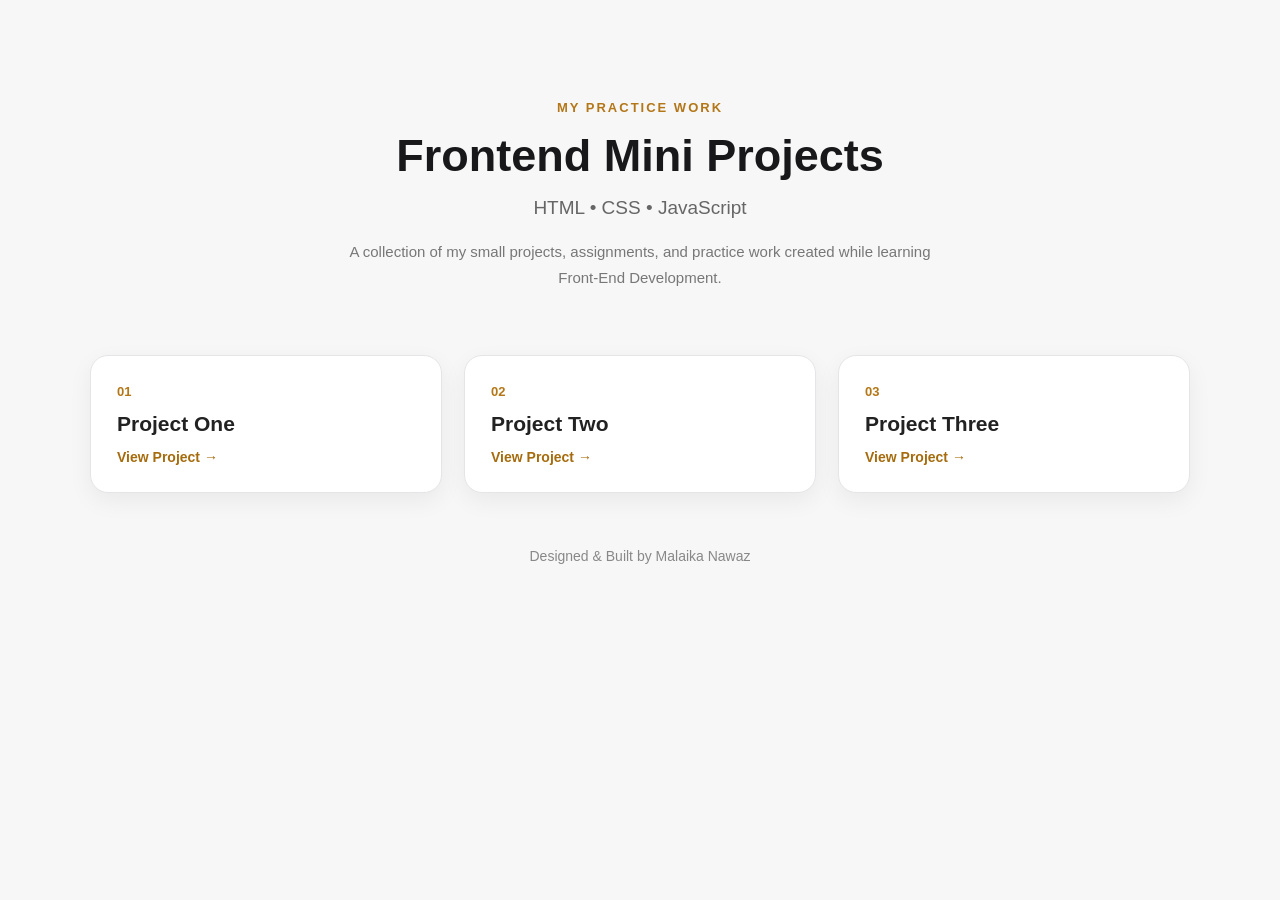
==== index.html @ f4f4287d "Fix weathercards submodule" ====
<!DOCTYPE html>
<html lang="en">
<head>

    <meta charset="UTF-8">
    <meta name="viewport" content="width=device-width, initial-scale=1.0">

    <title>Frontend Mini Projects | Malaika Nawaz</title>

    <style>

        * {
            margin: 0;
            padding: 0;
            box-sizing: border-box;
        }

        body {
            font-family: Arial, sans-serif;
            background: #f7f7f8;
            color: #222;
            padding: 40px;
        }

        .container {
            max-width: 1100px;
            margin: auto;
        }

        /* HEADER */

        header {
            text-align: center;
            padding: 60px 20px 45px;
        }

        header p {
            color: #b47718;
            letter-spacing: 2px;
            font-size: 13px;
            font-weight: bold;
        }

        header h1 {
            font-size: 45px;
            margin: 15px 0;
            color: #18181b;
        }

        header h2 {
            color: #666;
            font-size: 19px;
            font-weight: normal;
        }

        .intro {
            max-width: 620px;
            margin: 20px auto;
            color: #777;
            line-height: 1.7;
            font-size: 15px;
        }


        /* PROJECTS */

        .projects {
            display: grid;
            grid-template-columns: repeat(3, 1fr);
            gap: 22px;
        }

        .project-card {
            background: #ffffff;
            border: 1px solid #e5e5e7;
            border-radius: 18px;
            padding: 26px;

            box-shadow: 0 8px 25px rgba(0, 0, 0, 0.06);

            transition: 0.3s;
        }

        .project-card:hover {
            transform: translateY(-6px);

            border-color: #d5a14a;

            box-shadow: 0 15px 35px rgba(0, 0, 0, 0.10);
        }


        .number {
            color: #b47718;
            font-size: 13px;
            font-weight: bold;
        }

        .project-card h3 {
            font-size: 21px;
            margin: 12px 0;
            color: #222;
        }

        .project-card p {
            color: #777;
            line-height: 1.6;
            font-size: 14px;
            margin-bottom: 20px;
        }

        .project-card a {
            color: #a66b0d;
            text-decoration: none;
            font-weight: bold;
            font-size: 14px;
        }

        .project-card a:hover {
            text-decoration: underline;
        }


        /* FOOTER */

        footer {
            text-align: center;
            color: #888;
            padding: 55px 0 20px;
            font-size: 14px;
        }


        /* TABLET */

        @media (max-width: 800px) {

            body {
                padding: 25px;
            }

            .projects {
                grid-template-columns: repeat(2, 1fr);
            }

        }


        /* MOBILE */

        @media (max-width: 550px) {

            body {
                padding: 15px;
            }

            header {
                padding: 45px 10px 35px;
            }

            header h1 {
                font-size: 32px;
            }

            header h2 {
                font-size: 17px;
            }

            .projects {
                grid-template-columns: 1fr;
            }

        }

    </style>

</head>


<body>

    <div class="container">


        <header>

            <p>MY PRACTICE WORK</p>

            <h1>Frontend Mini Projects</h1>

            <h2>HTML • CSS • JavaScript</h2>

            <div class="intro">

                A collection of my small projects, assignments,
                and practice work created while learning
                Front-End Development.

            </div>

        </header>


        <section class="projects">


            <div class="project-card">

                <span class="number">01</span>

                <h3>Project One</h3>

              

                <a href="./taskflow-todo-list/index.html">
                    View Project →
                </a>

            </div>


            <div class="project-card">

                <span class="number">02</span>

                <h3>Project Two</h3>

             

                <a href="./weathercards/index.html">
                    View Project →
                </a>

            </div>


            <div class="project-card">

                <span class="number">03</span>

                <h3>Project Three</h3>

             

                <a href="#">
                    View Project →
                </a>

            </div>


       




        </section>


        <footer>

            <p>
                Designed & Built by Malaika Nawaz
            </p>

        </footer>


    </div>

</body>
</html>
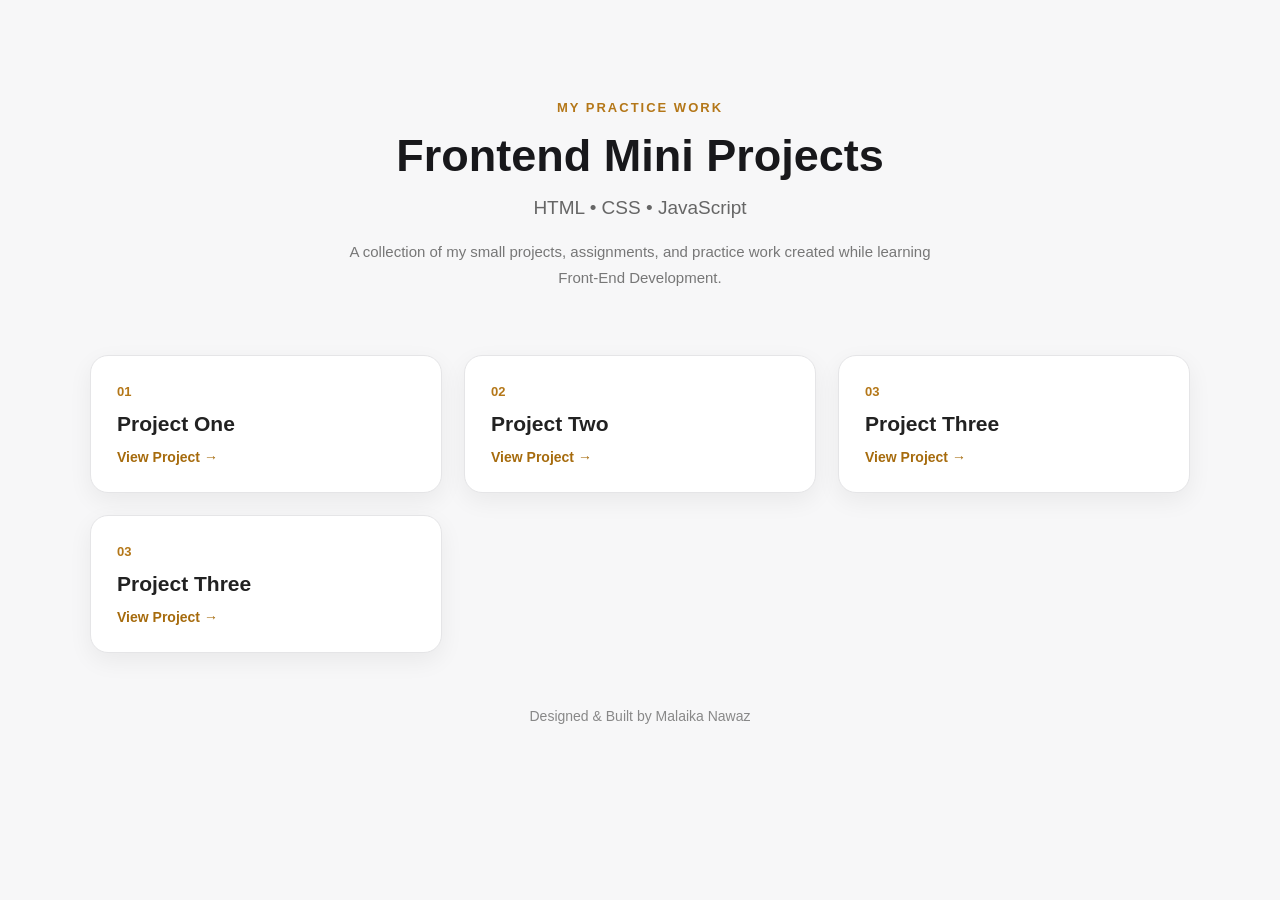
==== commit 55528d2a: "update-quiz-app" ====
--- a/index.html
+++ b/index.html
@@ -242,12 +242,26 @@
 
              
 
-                <a href="#">
-                    View Project →
-                </a>
-
-            </div>
-
+                <a href="expense-tracker/index.html">
+                    View Project →
+                </a>
+
+            </div>
+
+   
+            <div class="project-card">
+
+                <span class="number">03</span>
+
+                <h3>Project Three</h3>
+
+             
+
+                <a href="Quiz-app/index.html">
+                    View Project →
+                </a>
+
+            </div>
 
        
 
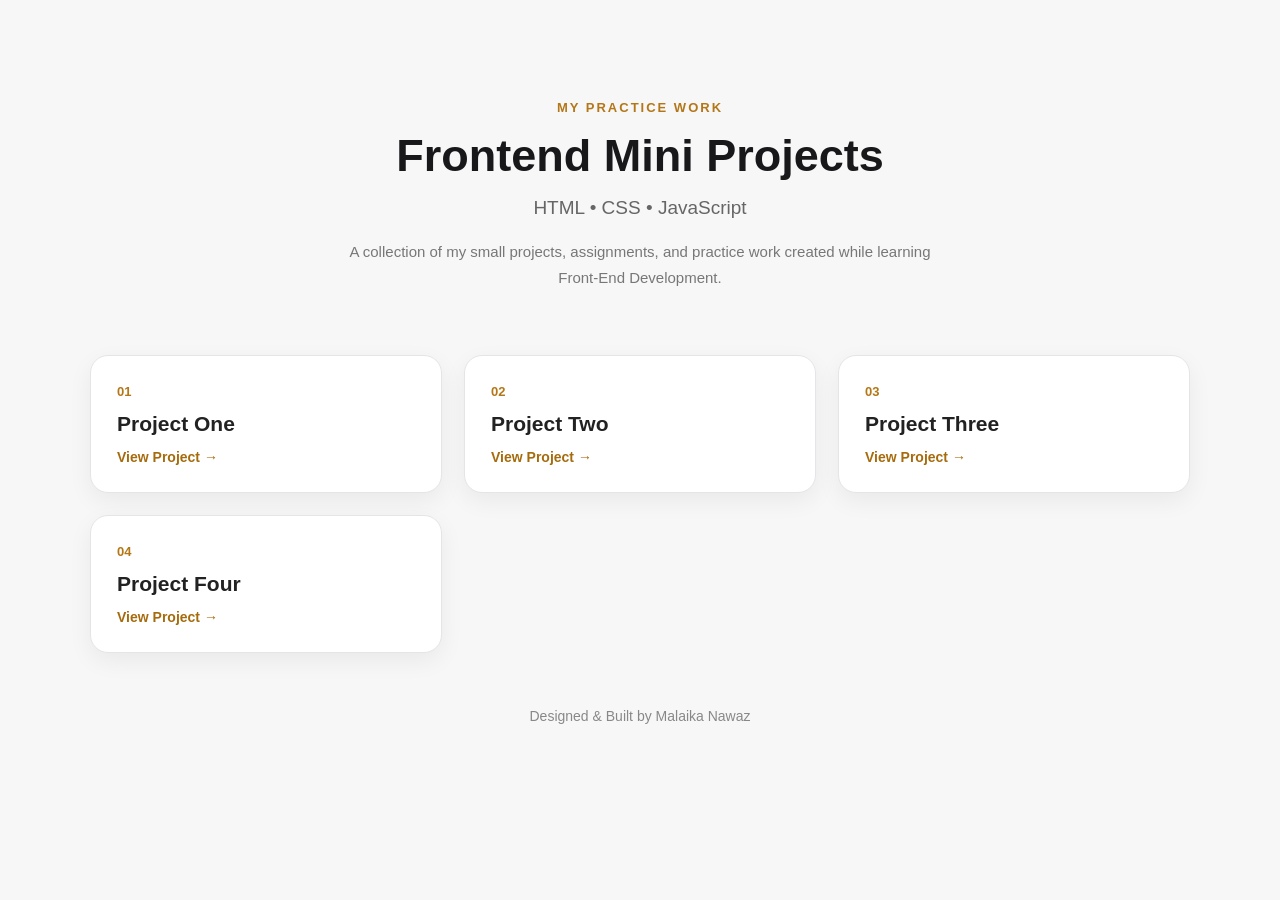
==== commit 0265189a: "quiz-app" ====
--- a/index.html
+++ b/index.html
@@ -251,9 +251,9 @@
    
             <div class="project-card">
 
-                <span class="number">03</span>
-
-                <h3>Project Three</h3>
+                <span class="number">04</span>
+
+                <h3>Project Four</h3>
 
              
 
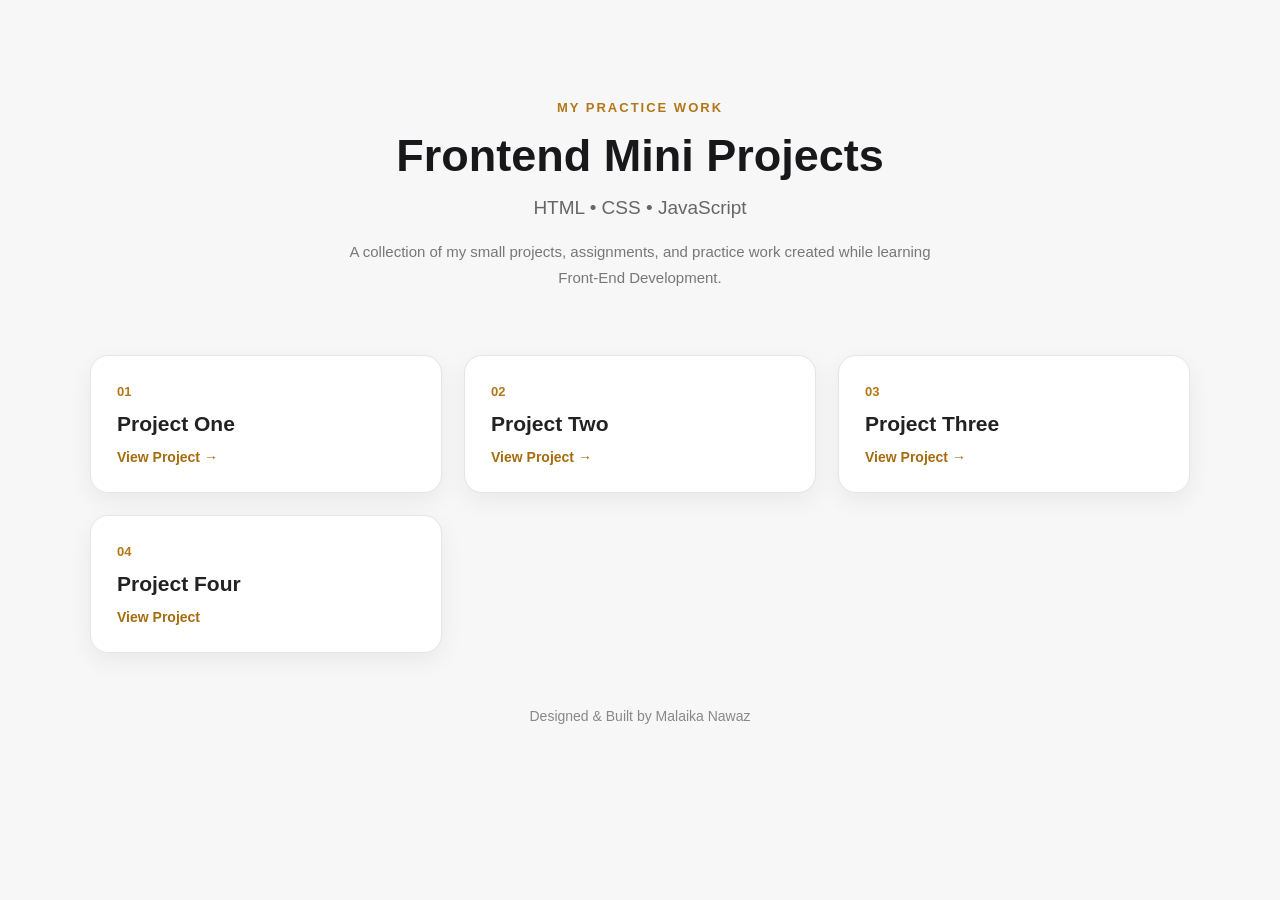
==== commit d3e7be61: "update-quiz-app" ====
--- a/index.html
+++ b/index.html
@@ -257,9 +257,7 @@
 
              
 
-                <a href="Quiz-app/index.html">
-                    View Project →
-                </a>
+                <a href="Quiz-app/index.html"> View Project </a>
 
             </div>
 
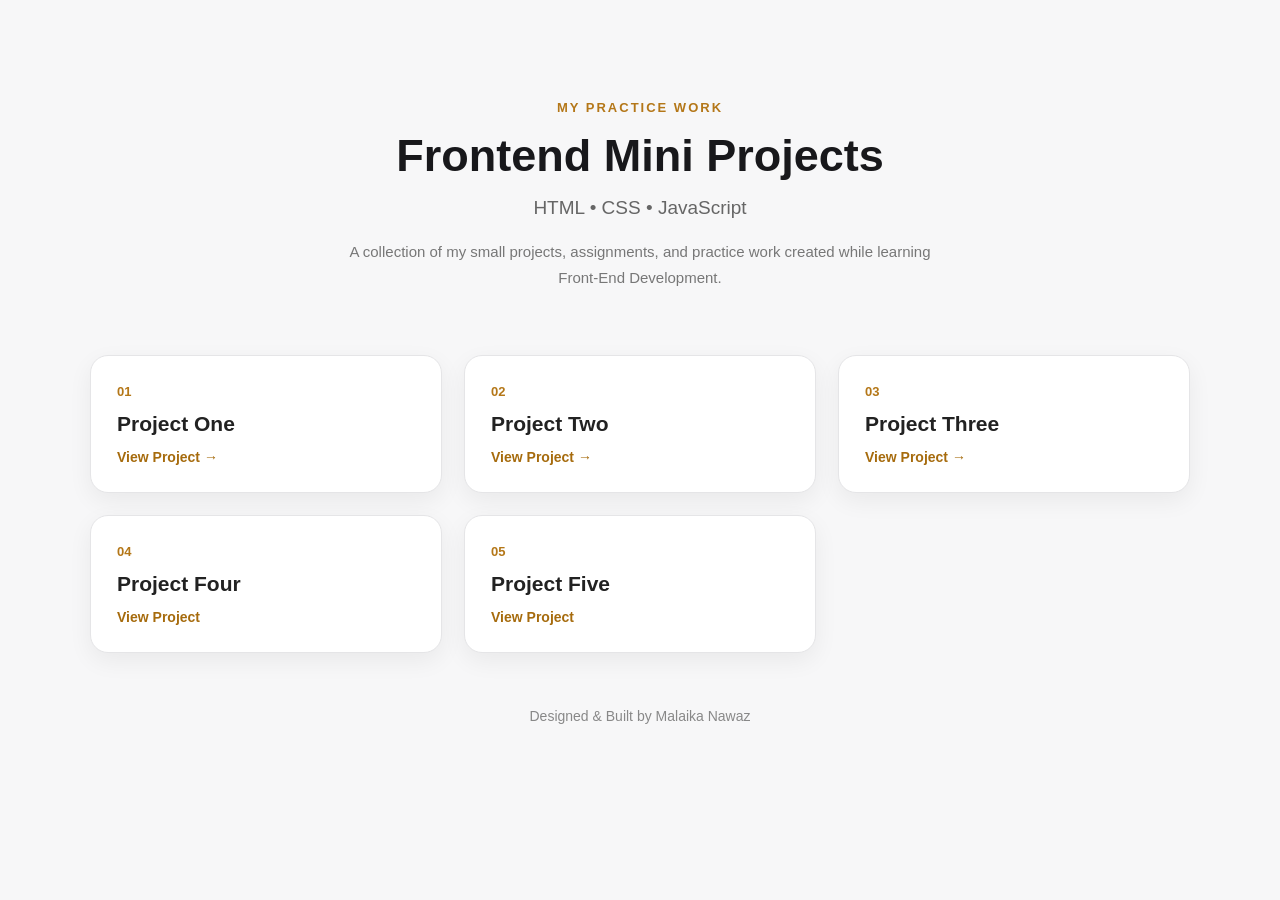
==== commit 844d7af2: "update-mood-tracker" ====
--- a/index.html
+++ b/index.html
@@ -261,7 +261,17 @@
 
             </div>
 
-       
+            <div class="project-card">
+
+                <span class="number">05</span>
+
+                <h3>Project Five</h3>
+
+             
+
+                <a href="mood-tracker/index.html"> View Project </a>
+
+            </div>
 
 
 
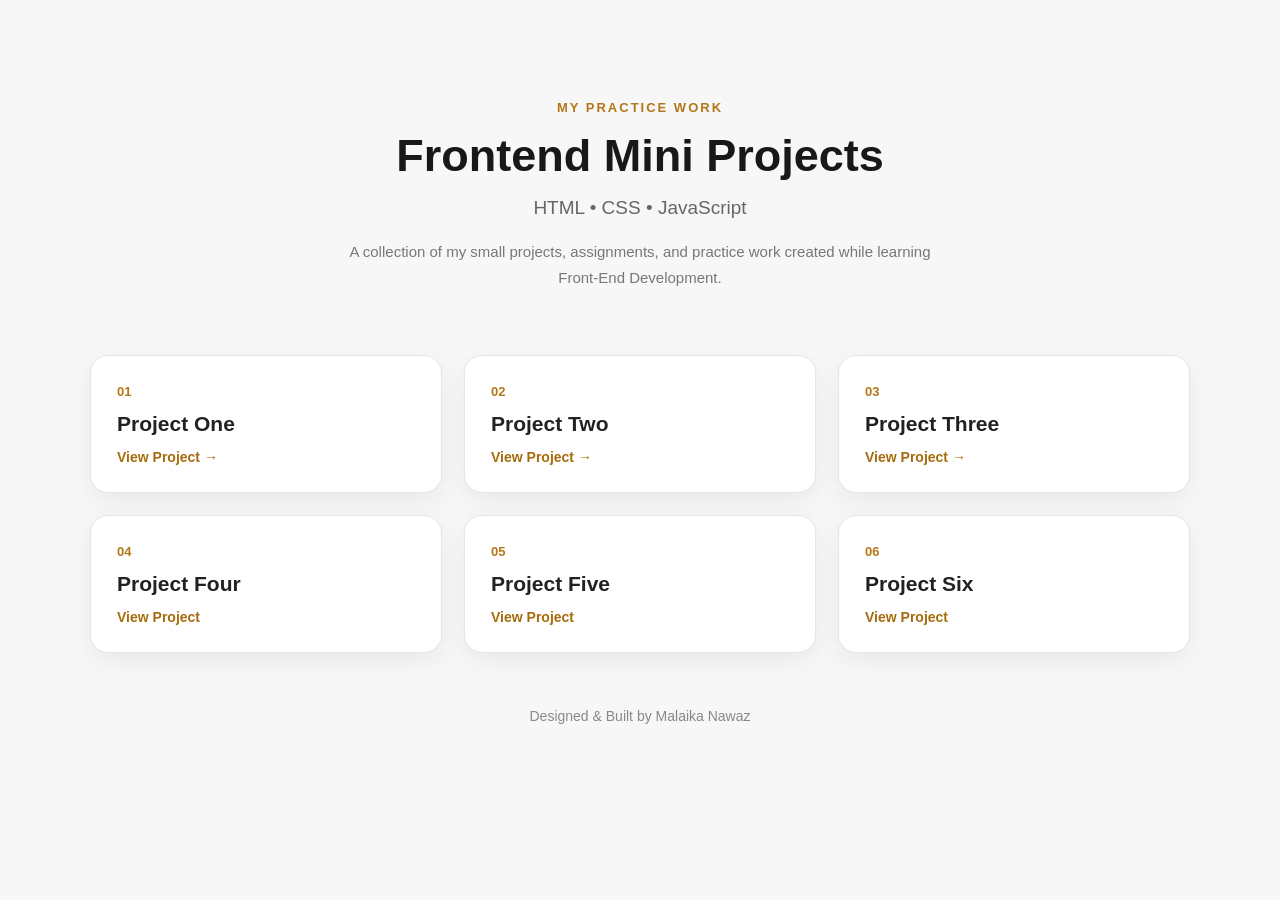
==== commit 5d0d7846: "Add project" ====
--- a/index.html
+++ b/index.html
@@ -275,6 +275,18 @@
 
 
 
+            <div class="project-card">
+
+                <span class="number">06</span>
+
+                <h3>Project Six</h3>
+
+             
+
+                <a href="GlowCart/index.html"> View Project </a>
+
+            </div>
+
 
         </section>
 
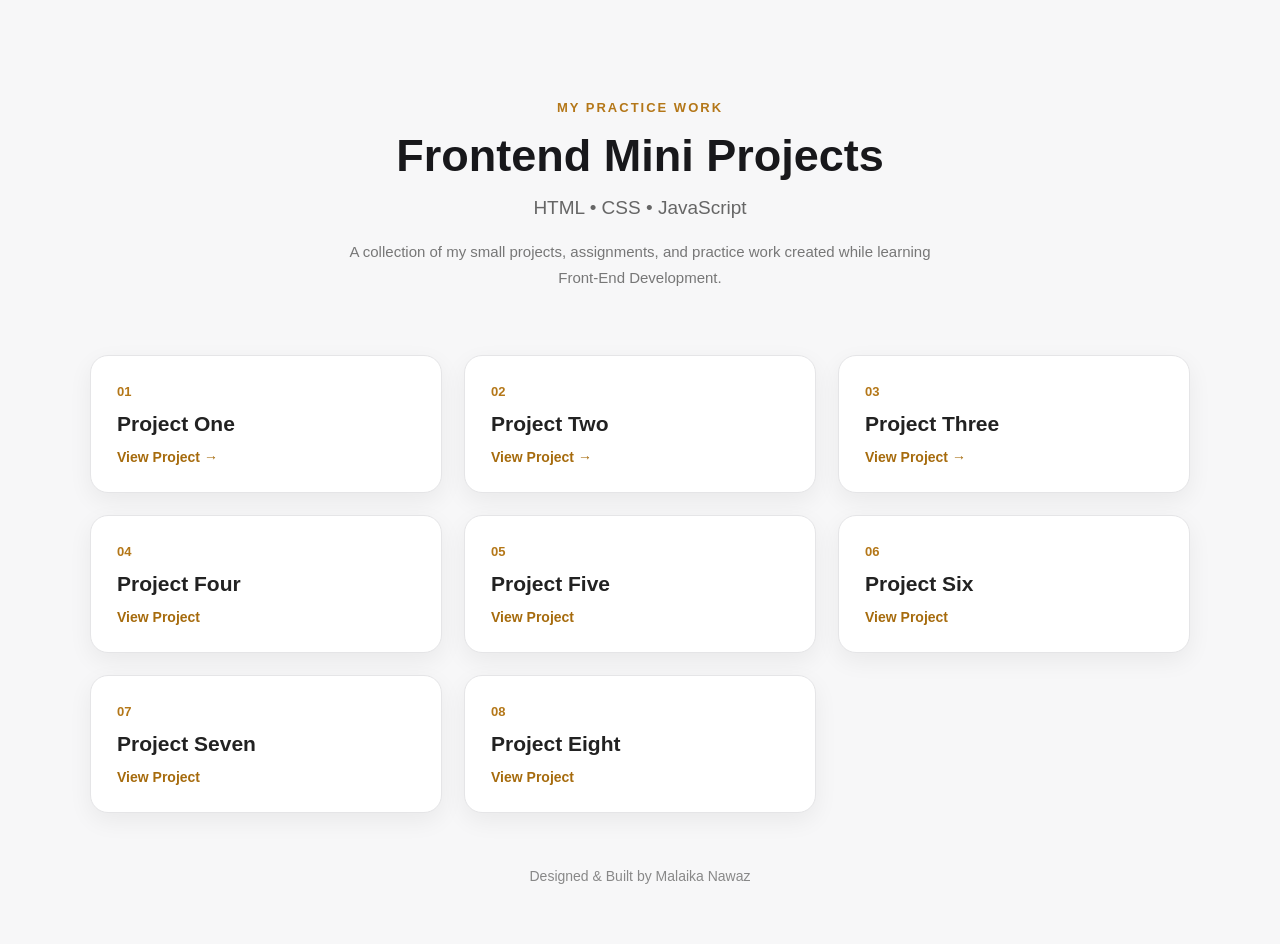
==== commit 7e7447f3: "updated-project-changes" ====
--- a/index.html
+++ b/index.html
@@ -287,7 +287,29 @@
 
             </div>
 
-
+ <div class="project-card">
+
+                <span class="number">07</span>
+
+                <h3>Project Seven</h3>
+
+             
+
+                <a href="FitTrack/index.html"> View Project </a>
+
+            </div>
+
+             <div class="project-card">
+
+                <span class="number">08</span>
+
+                <h3>Project Eight</h3>
+
+             
+
+                <a href="Productivity Dashboard/index.html"> View Project </a>
+
+            </div>
         </section>
 
 
